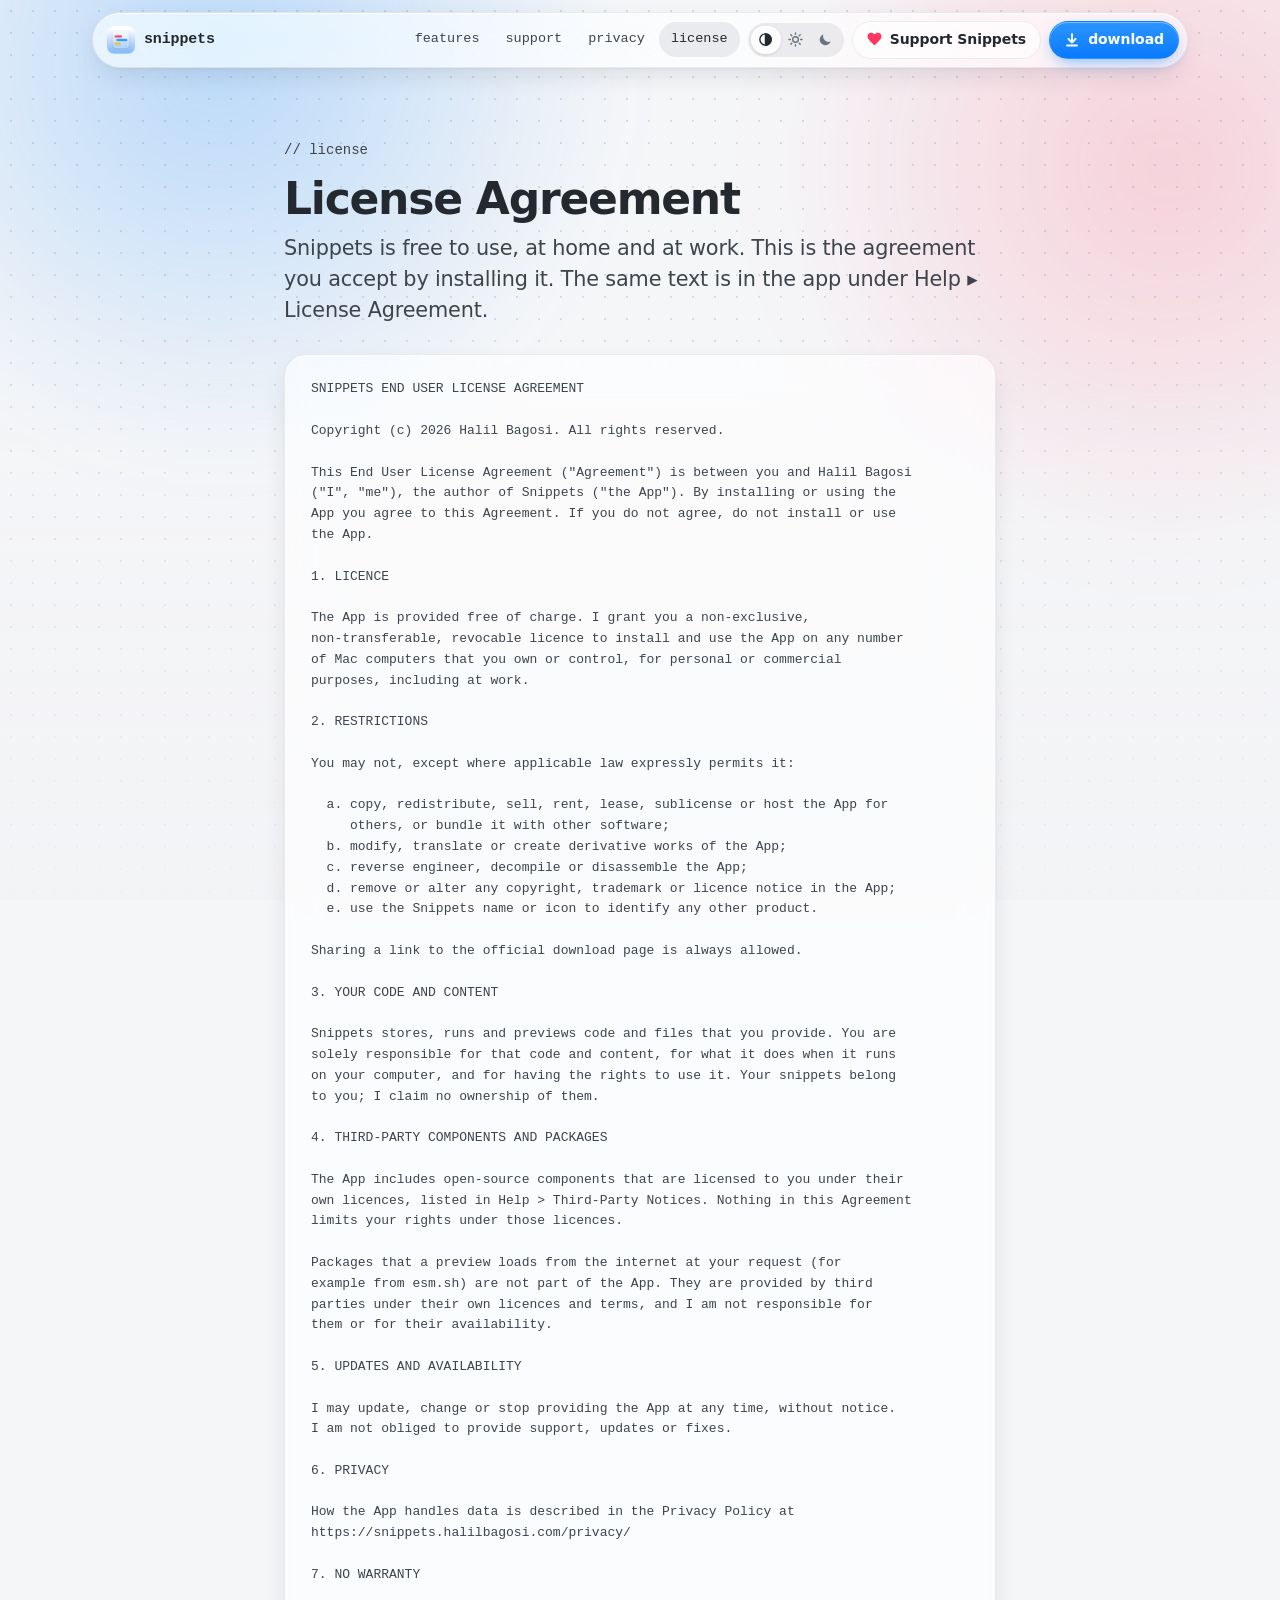
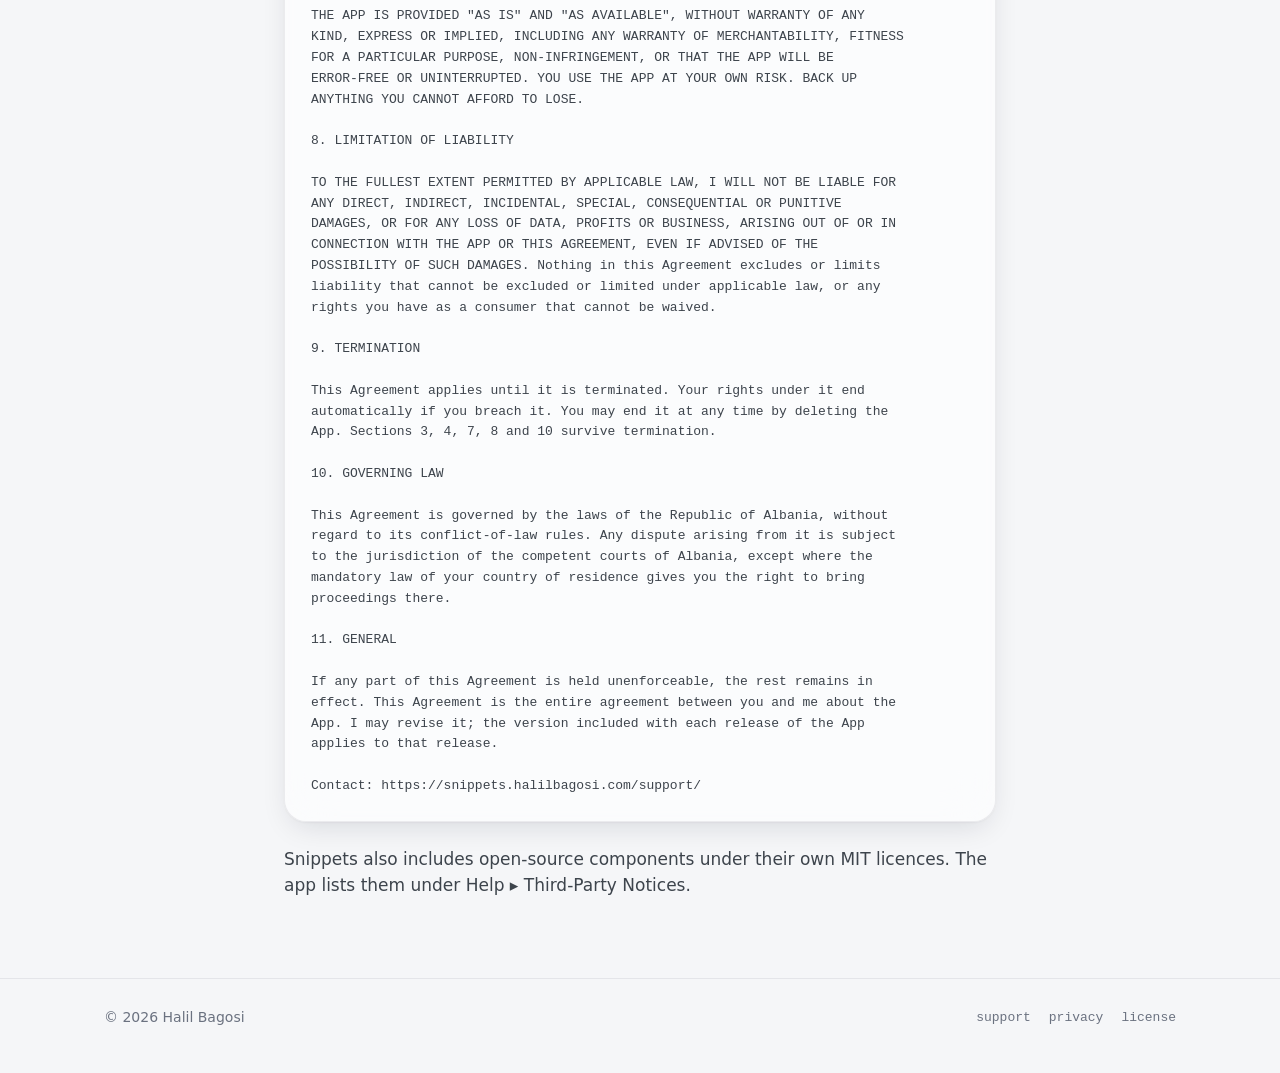
==== license/index.html @ 128940aa "Move the Snippets site to the root of snippets.halilbagosi.com The old /snippets/ pages now redirect" ====
<!doctype html>
<html lang="en">
<head>
  <meta charset="utf-8">
  <meta name="viewport" content="width=device-width, initial-scale=1, viewport-fit=cover">
  <title>License Agreement · Snippets</title>
  <meta name="description" content="The end user licence agreement for Snippets for macOS: free for personal and commercial use.">
  <meta name="theme-color" content="#f5f6f8" media="(prefers-color-scheme: light)">
  <meta name="theme-color" content="#0e1014" media="(prefers-color-scheme: dark)">
  <link rel="icon" href="../icon-light.png" media="(prefers-color-scheme: light)">
  <link rel="icon" href="../icon-dark.png" media="(prefers-color-scheme: dark)">
  <link rel="stylesheet" href="../style.css">
  <script>try{var t=localStorage.getItem("theme");if(t==="light"||t==="dark")document.documentElement.dataset.theme=t}catch(e){}</script>
  <script src="../site.js" defer></script>
</head>
<body>
  <div class="backdrop" aria-hidden="true">
    <div class="glow glow-a"></div>
    <div class="glow glow-b"></div>
  </div>

  <header class="nav glass">
    <a class="brand" href="../"><img class="theme-light" src="../icon-light.png" alt=""><img class="theme-dark" src="../icon-dark.png" alt="">snippets</a>
    <nav class="nav-links" aria-label="Site">
      <a href="../#features">features</a>
      <a href="../support/">support</a>
      <a href="../privacy/">privacy</a>
      <a href="../license/" aria-current="page">license</a>
    </nav>
    <div class="theme-toggle" role="group" aria-label="Appearance">
      <span class="thumb" aria-hidden="true"></span>
      <button type="button" data-choice="auto" aria-pressed="true" title="Match system"><svg viewBox="0 0 16 16" fill="none" stroke="currentColor" stroke-width="1.5"><circle cx="8" cy="8" r="6"/><path d="M8 2a6 6 0 0 1 0 12z" fill="currentColor"/></svg><span class="sr-only">Match system</span></button>
      <button type="button" data-choice="light" aria-pressed="false" title="Light"><svg viewBox="0 0 16 16" fill="none" stroke="currentColor" stroke-width="1.5" stroke-linecap="round"><circle cx="8" cy="8" r="3"/><path d="M8 1v1.5M8 13.5V15M1 8h1.5M13.5 8H15M3 3l1 1M12 12l1 1M3 13l1-1M12 4l1-1"/></svg><span class="sr-only">Light</span></button>
      <button type="button" data-choice="dark" aria-pressed="false" title="Dark"><svg viewBox="0 0 16 16" fill="currentColor"><path d="M13.5 10.2A6 6 0 0 1 5.8 2.5a6 6 0 1 0 7.7 7.7z"/></svg><span class="sr-only">Dark</span></button>
    </div>
    <a class="btn btn-glass btn-sponsor" href="https://github.com/sponsors/halilbagosi" target="_blank" rel="noopener"><svg viewBox="0 0 16 16" fill="currentColor" aria-hidden="true"><path d="M8 14.2 6.9 13.2C3 9.7.5 7.4.5 4.6.5 2.4 2.2.7 4.4.7c1.2 0 2.5.6 3.6 1.8C9.1 1.3 10.4.7 11.6.7c2.2 0 3.9 1.7 3.9 3.9 0 2.8-2.5 5.1-6.4 8.6z"/></svg><span>Support Snippets</span></a>
    <a class="btn btn-primary" href="../#download"><svg viewBox="0 0 16 16" fill="none" stroke="currentColor" stroke-width="1.8" stroke-linecap="round" stroke-linejoin="round"><path d="M8 2v8.5M4.5 7 8 10.5 11.5 7M3 13.5h10"/></svg><span>download</span></a>
  </header>

  <main class="doc">
    <div class="wrap wrap-narrow">
      <p class="eyebrow reveal">// license</p>
      <h1 class="headline reveal">License Agreement</h1>
      <p class="lede reveal">Snippets is free to use, at home and at work. This is the agreement you
      accept by installing it. The same text is in the app under Help ▸ License Agreement.</p>

      <div class="card glass reveal">
        <div class="legal">SNIPPETS END USER LICENSE AGREEMENT&#10;&#10;Copyright (c) 2026 Halil Bagosi. All rights reserved.&#10;&#10;This End User License Agreement (&quot;Agreement&quot;) is between you and Halil Bagosi&#10;(&quot;I&quot;, &quot;me&quot;), the author of Snippets (&quot;the App&quot;). By installing or using the&#10;App you agree to this Agreement. If you do not agree, do not install or use&#10;the App.&#10;&#10;1. LICENCE&#10;&#10;The App is provided free of charge. I grant you a non-exclusive,&#10;non-transferable, revocable licence to install and use the App on any number&#10;of Mac computers that you own or control, for personal or commercial&#10;purposes, including at work.&#10;&#10;2. RESTRICTIONS&#10;&#10;You may not, except where applicable law expressly permits it:&#10;&#10;  a. copy, redistribute, sell, rent, lease, sublicense or host the App for&#10;     others, or bundle it with other software;&#10;  b. modify, translate or create derivative works of the App;&#10;  c. reverse engineer, decompile or disassemble the App;&#10;  d. remove or alter any copyright, trademark or licence notice in the App;&#10;  e. use the Snippets name or icon to identify any other product.&#10;&#10;Sharing a link to the official download page is always allowed.&#10;&#10;3. YOUR CODE AND CONTENT&#10;&#10;Snippets stores, runs and previews code and files that you provide. You are&#10;solely responsible for that code and content, for what it does when it runs&#10;on your computer, and for having the rights to use it. Your snippets belong&#10;to you; I claim no ownership of them.&#10;&#10;4. THIRD-PARTY COMPONENTS AND PACKAGES&#10;&#10;The App includes open-source components that are licensed to you under their&#10;own licences, listed in Help &gt; Third-Party Notices. Nothing in this Agreement&#10;limits your rights under those licences.&#10;&#10;Packages that a preview loads from the internet at your request (for&#10;example from esm.sh) are not part of the App. They are provided by third&#10;parties under their own licences and terms, and I am not responsible for&#10;them or for their availability.&#10;&#10;5. UPDATES AND AVAILABILITY&#10;&#10;I may update, change or stop providing the App at any time, without notice.&#10;I am not obliged to provide support, updates or fixes.&#10;&#10;6. PRIVACY&#10;&#10;How the App handles data is described in the Privacy Policy at&#10;https://snippets.halilbagosi.com/privacy/&#10;&#10;7. NO WARRANTY&#10;&#10;THE APP IS PROVIDED &quot;AS IS&quot; AND &quot;AS AVAILABLE&quot;, WITHOUT WARRANTY OF ANY&#10;KIND, EXPRESS OR IMPLIED, INCLUDING ANY WARRANTY OF MERCHANTABILITY, FITNESS&#10;FOR A PARTICULAR PURPOSE, NON-INFRINGEMENT, OR THAT THE APP WILL BE&#10;ERROR-FREE OR UNINTERRUPTED. YOU USE THE APP AT YOUR OWN RISK. BACK UP&#10;ANYTHING YOU CANNOT AFFORD TO LOSE.&#10;&#10;8. LIMITATION OF LIABILITY&#10;&#10;TO THE FULLEST EXTENT PERMITTED BY APPLICABLE LAW, I WILL NOT BE LIABLE FOR&#10;ANY DIRECT, INDIRECT, INCIDENTAL, SPECIAL, CONSEQUENTIAL OR PUNITIVE&#10;DAMAGES, OR FOR ANY LOSS OF DATA, PROFITS OR BUSINESS, ARISING OUT OF OR IN&#10;CONNECTION WITH THE APP OR THIS AGREEMENT, EVEN IF ADVISED OF THE&#10;POSSIBILITY OF SUCH DAMAGES. Nothing in this Agreement excludes or limits&#10;liability that cannot be excluded or limited under applicable law, or any&#10;rights you have as a consumer that cannot be waived.&#10;&#10;9. TERMINATION&#10;&#10;This Agreement applies until it is terminated. Your rights under it end&#10;automatically if you breach it. You may end it at any time by deleting the&#10;App. Sections 3, 4, 7, 8 and 10 survive termination.&#10;&#10;10. GOVERNING LAW&#10;&#10;This Agreement is governed by the laws of the Republic of Albania, without&#10;regard to its conflict-of-law rules. Any dispute arising from it is subject&#10;to the jurisdiction of the competent courts of Albania, except where the&#10;mandatory law of your country of residence gives you the right to bring&#10;proceedings there.&#10;&#10;11. GENERAL&#10;&#10;If any part of this Agreement is held unenforceable, the rest remains in&#10;effect. This Agreement is the entire agreement between you and me about the&#10;App. I may revise it; the version included with each release of the App&#10;applies to that release.&#10;&#10;Contact: https://snippets.halilbagosi.com/support/</div>
      </div>

      <p class="reveal">Snippets also includes open-source components under their own MIT licences. The app
      lists them under Help ▸ Third-Party Notices.</p>
    </div>
  </main>

  <footer class="site-footer">
    <div class="wrap">
      <span>© 2026 Halil Bagosi</span>
      <nav aria-label="Footer">
        <a href="../support/">support</a>
        <a href="../privacy/">privacy</a>
        <a href="../license/">license</a>
      </nav>
    </div>
  </footer>
</body>
</html>
---- style.css ----
/* Snippets site — mirrors the app's design system
   (Sources/Snippets/DesignSystem, Services/Theme.swift): the canvas and dot
   grid, drifting colour glows, glass surfaces with a white hairline rim,
   `// section` monospace labels and lowercase `lang:` chips.

   Theme: follows the system unless the visitor picks one; site.js sets
   [data-theme] on <html> before first paint. */

/* ───────────── Tokens ───────────── */

:root {
  color-scheme: light;

  /* Theme.swift canvas / canvasDeep / text */
  --canvas: #f5f6f8;
  --canvas-deep: #f1f2f5;
  --text: #24292f;
  --text-2: #3d444c;
  --text-3: #6b7280;
  --accent: #0a84ff;
  --accent-ink: #0060df;
  --pink: #ff375f;
  --yellow: #ffbd3b;
  --purple: #a855f7;

  /* Glass (DSGlassModifier): material + white rim + soft drop shadow */
  --glass: rgba(255, 255, 255, 0.62);
  --glass-strong: rgba(255, 255, 255, 0.82);
  --glass-rim: rgba(255, 255, 255, 0.9);
  --glass-edge: rgba(15, 23, 42, 0.07);
  --glass-shadow: 0 1px 2px rgba(15, 23, 42, 0.04), 0 10px 30px -8px rgba(15, 23, 42, 0.14);
  --well: rgba(255, 255, 255, 0.55);
  --code-bg: #ffffff;

  --dot: rgba(15, 23, 42, 0.12);
  --glow-a: rgba(10, 132, 255, 0.26);
  --glow-b: rgba(255, 55, 95, 0.2);
  --glow-c: rgba(168, 85, 247, 0.2);
  --glow-d: rgba(255, 189, 59, 0.18);

  /* DSRadius */
  --r-sm: 8px;
  --r-md: 16px;
  --r-lg: 22px;
  --r-xl: 28px;

  --font: -apple-system, BlinkMacSystemFont, "SF Pro Text", "SF Pro Display", system-ui, sans-serif;
  --mono: ui-monospace, "SF Mono", SFMono-Regular, Menlo, monospace;

  /* DSMotion springs as CSS linear() curves (generated, settle ≈ duration). */
  --spring-reveal: linear(0, 0.0194, 0.0685, 0.1362, 0.2141, 0.2962, 0.3782, 0.4571, 0.531, 0.5988, 0.6599, 0.7143, 0.7619, 0.8033, 0.8388, 0.8691, 0.8946, 0.9159, 0.9336, 0.9482, 0.9601, 0.9697, 0.9774, 0.9834, 0.9882, 0.9919, 0.9948, 0.9969, 0.9985, 0.9996, 1.0004, 1.0009, 1.0013, 1.0014, 1.0015, 1.0015, 1.0015, 1.0014, 1.0012, 1.0011, 1);
  --spring-reveal-d: 460ms;
  --spring-page: linear(0, 0.0122, 0.0442, 0.09, 0.145, 0.2055, 0.2687, 0.3324, 0.3949, 0.4553, 0.5125, 0.5661, 0.6159, 0.6615, 0.7032, 0.7408, 0.7747, 0.8049, 0.8318, 0.8556, 0.8766, 0.8949, 0.9109, 0.9248, 0.9368, 0.9472, 0.9561, 0.9636, 0.9701, 0.9756, 0.9802, 0.984, 0.9873, 0.9899, 0.9922, 0.994, 0.9955, 0.9967, 0.9976, 0.9984, 1);
  --spring-page-d: 900ms;
  --spring-pop: linear(0, 0.023, 0.0791, 0.1537, 0.2368, 0.3217, 0.404, 0.4813, 0.5521, 0.6157, 0.6722, 0.7218, 0.7648, 0.8019, 0.8338, 0.8609, 0.8839, 0.9034, 0.9197, 0.9335, 0.9449, 0.9545, 0.9625, 0.9691, 0.9746, 0.9791, 0.9829, 0.986, 0.9885, 0.9906, 0.9923, 0.9937, 0.9949, 0.9958, 0.9966, 0.9972, 0.9977, 0.9982, 0.9985, 0.9988, 1);
  --spring-pop-d: 330ms;
  --ease-out: cubic-bezier(0.22, 1, 0.36, 1);
}

/* Dark: the app's own dark canvas. Applied by system preference unless the
   visitor chose light, or always when they chose dark. */
@media (prefers-color-scheme: dark) {
  :root:not([data-theme="light"]) {
    color-scheme: dark;
    --canvas: #0e1014;
    --canvas-deep: #090b0e;
    --text: #e6edf3;
    --text-2: #c2cad3;
    --text-3: #949ca6;
    --accent: #0a84ff;
    --accent-ink: #4aa3ff;
    --glass: rgba(28, 33, 40, 0.55);
    --glass-strong: rgba(24, 28, 34, 0.78);
    --glass-rim: rgba(255, 255, 255, 0.14);
    --glass-edge: rgba(255, 255, 255, 0.06);
    --glass-shadow: 0 1px 2px rgba(0, 0, 0, 0.3), 0 14px 40px -10px rgba(0, 0, 0, 0.55);
    --well: rgba(10, 12, 16, 0.6);
    --code-bg: #0a0b0d;
    --dot: rgba(255, 255, 255, 0.075);
    --glow-a: rgba(10, 132, 255, 0.2);
    --glow-b: rgba(255, 55, 95, 0.15);
    --glow-c: rgba(168, 85, 247, 0.17);
    --glow-d: rgba(255, 189, 59, 0.1);
  }
}
:root[data-theme="dark"] {
  color-scheme: dark;
  --canvas: #0e1014;
  --canvas-deep: #090b0e;
  --text: #e6edf3;
  --text-2: #c2cad3;
  --text-3: #949ca6;
  --accent: #0a84ff;
  --accent-ink: #4aa3ff;
  --glass: rgba(28, 33, 40, 0.55);
  --glass-strong: rgba(24, 28, 34, 0.78);
  --glass-rim: rgba(255, 255, 255, 0.14);
  --glass-edge: rgba(255, 255, 255, 0.06);
  --glass-shadow: 0 1px 2px rgba(0, 0, 0, 0.3), 0 14px 40px -10px rgba(0, 0, 0, 0.55);
  --well: rgba(10, 12, 16, 0.6);
  --code-bg: #0a0b0d;
  --dot: rgba(255, 255, 255, 0.075);
  --glow-a: rgba(10, 132, 255, 0.2);
  --glow-b: rgba(255, 55, 95, 0.15);
  --glow-c: rgba(168, 85, 247, 0.17);
  --glow-d: rgba(255, 189, 59, 0.1);
}

/* Light/dark media: an element marked .theme-light shows only in light,
   .theme-dark only in dark. Hidden <img loading=lazy> never downloads. */
@media (prefers-color-scheme: light) {
  :root:not([data-theme="dark"]) .theme-dark { display: none !important; }
}
@media (prefers-color-scheme: dark) {
  :root:not([data-theme="light"]) .theme-light { display: none !important; }
}
:root[data-theme="light"] .theme-dark { display: none !important; }
:root[data-theme="dark"] .theme-light { display: none !important; }

/* ───────────── Base ───────────── */

*, *::before, *::after { box-sizing: border-box; }

html {
  -webkit-text-size-adjust: 100%;
  scroll-behavior: smooth;
  scroll-padding-top: 96px;
}

body {
  margin: 0;
  min-height: 100vh;
  background: var(--canvas);
  color: var(--text);
  font-family: var(--font);
  font-size: 17px;
  line-height: 1.55;
  -webkit-font-smoothing: antialiased;
  overflow-x: hidden;
  transition: background-color 300ms var(--ease-out), color 300ms var(--ease-out);
}

a { color: var(--accent-ink); text-decoration: none; }
a:hover { text-decoration: underline; text-underline-offset: 3px; }

img, video { display: block; max-width: 100%; }

:focus-visible {
  outline: 2px solid var(--accent);
  outline-offset: 3px;
  border-radius: 6px;
}

.wrap {
  width: 100%;
  max-width: 1120px;
  margin: 0 auto;
  padding: 0 24px;
}
.wrap-narrow { max-width: 760px; }

.sr-only {
  position: absolute; width: 1px; height: 1px; overflow: hidden;
  clip: rect(0 0 0 0); white-space: nowrap;
}

/* ───────────── Backdrop: canvas, dot grid, drifting glows ───────────── */

.backdrop {
  position: fixed;
  inset: 0;
  z-index: -1;
  pointer-events: none;
  overflow: hidden;
}
.backdrop::before {          /* dot grid (DotGridBackground: 22pt, 1.4pt dots) */
  content: "";
  position: absolute;
  inset: 0;
  background-image: radial-gradient(circle at center, var(--dot) 0.8px, transparent 1.2px);
  background-size: 22px 22px;
  -webkit-mask-image: linear-gradient(to bottom, #000 0%, rgba(0, 0, 0, 0.85) 55%, rgba(0, 0, 0, 0.35) 100%);
          mask-image: linear-gradient(to bottom, #000 0%, rgba(0, 0, 0, 0.85) 55%, rgba(0, 0, 0, 0.35) 100%);
}
.backdrop::after {           /* canvas → canvasDeep fade */
  content: "";
  position: absolute;
  inset: 0;
  background: linear-gradient(to bottom, transparent 40%, var(--canvas-deep));
  opacity: 0.6;
}

.glow {
  position: absolute;
  width: 62vmax;
  height: 62vmax;
  border-radius: 50%;
  filter: blur(40px);
  will-change: transform;
  transition: background 300ms var(--ease-out);
}
.glow-a { background: radial-gradient(closest-side, var(--glow-a), transparent); top: -26vmax; left: -14vmax; animation: drift-a 64s ease-in-out infinite alternate; }
.glow-b { background: radial-gradient(closest-side, var(--glow-b), transparent); top: -18vmax; right: -22vmax; animation: drift-b 78s ease-in-out infinite alternate; }
.glow-c { background: radial-gradient(closest-side, var(--glow-c), transparent); top: 38vh; left: 18vw; animation: drift-c 92s ease-in-out infinite alternate; }
.glow-d { background: radial-gradient(closest-side, var(--glow-d), transparent); bottom: -30vmax; right: 0; animation: drift-d 70s ease-in-out infinite alternate; }

/* Slow, small drifts — the app's glows move at ~0.07 Hz; these are slower. */
@keyframes drift-a { to { transform: translate3d(14vw, 10vh, 0) scale(1.08); } }
@keyframes drift-b { to { transform: translate3d(-12vw, 14vh, 0) scale(0.94); } }
@keyframes drift-c { to { transform: translate3d(-16vw, -8vh, 0) scale(1.1); } }
@keyframes drift-d { to { transform: translate3d(-18vw, -12vh, 0) scale(1.05); } }

/* ───────────── Glass ───────────── */

.glass {
  background: var(--glass);
  -webkit-backdrop-filter: blur(24px) saturate(170%);
          backdrop-filter: blur(24px) saturate(170%);
  border: 1px solid var(--glass-edge);
  box-shadow: inset 0 1px 0 var(--glass-rim), var(--glass-shadow);
  border-radius: var(--r-lg);
}

/* ───────────── Navigation: floating glass capsule ───────────── */

.nav {
  position: sticky;
  top: 12px;
  z-index: 50;
  margin: 12px auto 0;
  width: calc(100% - 24px);
  max-width: 1096px;
  display: flex;
  align-items: center;
  gap: 8px;
  padding: 8px 8px 8px 14px;
  border-radius: 999px;
  transition: background-color 250ms var(--ease-out), box-shadow 250ms var(--ease-out);
}
.nav.is-scrolled { background: var(--glass-strong); }

.brand {
  display: flex;
  align-items: center;
  gap: 9px;
  color: var(--text);
  font-family: var(--mono);
  font-size: 15px;
  font-weight: 600;
  letter-spacing: -0.01em;
  margin-right: auto;
}
.brand:hover { text-decoration: none; }
.brand img { width: 28px; height: 28px; }

.nav-links { display: flex; gap: 2px; }
.nav-links a {
  font-family: var(--mono);
  font-size: 13.5px;
  color: var(--text-2);
  padding: 7px 12px;
  border-radius: 999px;
  transition: background-color 140ms ease-out, color 140ms ease-out;
}
.nav-links a:hover { text-decoration: none; background: var(--glass-edge); color: var(--text); }
.nav-links a[aria-current="page"] { color: var(--text); background: var(--glass-edge); }

/* Theme toggle: segmented auto / light / dark */
.theme-toggle {
  position: relative;
  display: flex;
  padding: 3px;
  border-radius: 999px;
  background: var(--glass-edge);
}
.theme-toggle button {
  position: relative;
  z-index: 1;
  display: grid;
  place-items: center;
  width: 30px;
  height: 28px;
  padding: 0;
  border: 0;
  border-radius: 999px;
  background: none;
  color: var(--text-3);
  cursor: pointer;
  transition: color 140ms ease-out, transform 100ms ease-out;
}
.theme-toggle button:active { transform: scale(0.9); }
.theme-toggle button[aria-pressed="true"] { color: var(--text); }
.theme-toggle svg { width: 15px; height: 15px; }
.theme-toggle .thumb {           /* slides between segments (popover spring) */
  position: absolute;
  top: 3px;
  left: 3px;
  width: 30px;
  height: 28px;
  border-radius: 999px;
  background: var(--glass-strong);
  box-shadow: inset 0 1px 0 var(--glass-rim), 0 1px 3px rgba(0, 0, 0, 0.12);
  transition: transform var(--spring-pop-d) var(--spring-pop);
}

/* ───────────── Buttons ───────────── */

.btn {
  display: inline-flex;
  align-items: center;
  justify-content: center;
  gap: 8px;
  font-family: var(--font);
  font-weight: 600;
  font-size: 15px;
  letter-spacing: -0.005em;
  padding: 9px 16px;
  border-radius: 999px;
  border: 1px solid transparent;
  cursor: pointer;
  white-space: nowrap;
  transition: transform 110ms ease-out, filter 140ms ease-out, box-shadow 140ms ease-out, background-color 140ms ease-out;
}
.btn:hover { text-decoration: none; }
.btn:active { transform: scale(0.97); }   /* feedback on press, not release */
.btn svg { width: 16px; height: 16px; flex: none; }

.btn-primary {
  color: #fff;
  background: linear-gradient(180deg, #2b95ff, #0a7aff);
  box-shadow: inset 0 1px 0 rgba(255, 255, 255, 0.35), 0 6px 18px -6px rgba(10, 132, 255, 0.65);
}
.btn-primary:hover { filter: brightness(1.07); box-shadow: inset 0 1px 0 rgba(255, 255, 255, 0.35), 0 10px 26px -6px rgba(10, 132, 255, 0.7); }

.btn-glass {
  color: var(--text);
  background: var(--glass);
  border-color: var(--glass-edge);
  box-shadow: inset 0 1px 0 var(--glass-rim);
}
.btn-glass:hover { background: var(--glass-strong); }

.btn-lg { font-size: 17px; padding: 14px 26px; }
.btn-lg svg { width: 19px; height: 19px; }

.nav .btn { padding: 7px 14px; font-size: 14px; }

/* Support Snippets: glass, with the icon's pink heart. */
.btn-sponsor svg { color: var(--pink); width: 15px; height: 15px; transition: transform 200ms var(--ease-out); }
.btn-sponsor:hover svg { transform: scale(1.15); }

/* ───────────── Type ───────────── */

.eyebrow,
.section-label {
  font-family: var(--mono);
  font-size: 14px;
  color: var(--text-3);
  letter-spacing: 0;
}
.section-label {             /* the app's "// preview ───────" row */
  display: flex;
  align-items: center;
  gap: 12px;
  margin-bottom: 18px;
}
.section-label::after {
  content: "";
  flex: 1;
  height: 1px;
  background: var(--glass-edge);
}

h1, h2, h3 {
  color: var(--text);
  font-weight: 700;
  margin: 0;
  text-wrap: balance;
}
.display {
  font-size: clamp(2.6rem, 6.4vw, 4.6rem);
  line-height: 1.02;
  letter-spacing: -0.035em;
}
.headline {
  font-size: clamp(1.9rem, 4vw, 2.75rem);
  line-height: 1.08;
  letter-spacing: -0.028em;
}
h3 { font-size: 19px; line-height: 1.3; letter-spacing: -0.012em; }

.lede {
  font-size: clamp(1.1rem, 1.8vw, 1.3rem);
  line-height: 1.5;
  color: var(--text-2);
  letter-spacing: -0.008em;
  text-wrap: pretty;
}
.muted { color: var(--text-3); }

code, kbd {
  font-family: var(--mono);
  font-size: 0.86em;
  background: var(--glass-edge);
  padding: 1px 6px;
  border-radius: 6px;
}

/* ───────────── Chips (lang:swift etc.) ───────────── */

.chip {
  --c: var(--accent);
  display: inline-flex;
  align-items: center;
  gap: 6px;
  font-family: var(--mono);
  font-size: 13.5px;
  font-weight: 600;
  padding: 5px 11px;
  border-radius: 9px;
  color: var(--c);
  background: color-mix(in srgb, var(--c) 12%, transparent);
  border: 1px solid color-mix(in srgb, var(--c) 38%, transparent);
  white-space: nowrap;
}
.chip-row {
  display: flex;
  flex-wrap: wrap;
  justify-content: center;
  gap: 8px;
}

/* ───────────── Reveal on scroll ───────────── */
/* "Materialize, don't just fade": opacity, blur and scale arrive together on
   the app's reveal spring. Stagger 20 ms per item, capped at 120 ms
   (DSMotion.staggerStep / staggerCap). site.js adds .is-in. */

.js .reveal {
  opacity: 0;
  transform: translate3d(0, 18px, 0) scale(0.985);
  filter: blur(6px);
}
.js .reveal.is-in {
  opacity: 1;
  transform: none;
  filter: none;
  transition:
    opacity 360ms var(--ease-out),
    filter 360ms var(--ease-out),
    transform var(--spring-reveal-d) var(--spring-reveal);
  transition-delay: calc(min(var(--i, 0) * 20ms, 120ms));
}

/* ───────────── Footer ───────────── */

.site-footer {
  margin-top: 80px;
  padding: 28px 0 44px;
  border-top: 1px solid var(--glass-edge);
  color: var(--text-3);
  font-size: 14px;
}
.site-footer .wrap {
  display: flex;
  gap: 16px;
  justify-content: space-between;
  align-items: center;
  flex-wrap: wrap;
}
.site-footer nav { display: flex; gap: 18px; font-family: var(--mono); font-size: 13px; }
.site-footer a { color: var(--text-3); }
.site-footer a:hover { color: var(--text); }

/* ───────────── Document pages (support / privacy / license) ───────────── */

.doc { padding: 72px 0 0; }
.doc h1 { margin-bottom: 10px; }
.doc .lede { margin: 0 0 28px; }
.doc h2 {
  font-size: 22px;
  letter-spacing: -0.018em;
  margin: 44px 0 10px;
}
.doc p, .doc ul { margin: 0 0 14px; color: var(--text-2); }
.doc strong { color: var(--text); }
.doc ul { padding-left: 22px; }
.doc li { margin-bottom: 7px; }
.doc li::marker { color: var(--text-3); }
.meta { font-family: var(--mono); font-size: 13.5px; color: var(--text-3); margin-bottom: 28px; }

.card { padding: 24px 26px; margin: 24px 0; }
.card > :last-child { margin-bottom: 0; }
.card-accent { box-shadow: inset 3px 0 0 var(--accent), inset 0 1px 0 var(--glass-rim), var(--glass-shadow); }

.contact { display: flex; align-items: center; gap: 18px; flex-wrap: wrap; }
.contact p { margin: 0; font-family: var(--mono); font-size: 14.5px; }

/* FAQ disclosure: height animates with the page spring where supported. */
.faq { margin-top: 8px; }
.faq details {
  border-bottom: 1px solid var(--glass-edge);
  interpolate-size: allow-keywords;
}
.faq details::details-content {
  height: 0;
  overflow: clip;
  opacity: 0;
  transition: height var(--spring-reveal-d) var(--spring-reveal), opacity 240ms var(--ease-out), content-visibility var(--spring-reveal-d) allow-discrete;
}
.faq details[open]::details-content { height: auto; opacity: 1; }
.faq summary {
  display: flex;
  align-items: center;
  justify-content: space-between;
  gap: 16px;
  padding: 18px 2px;
  cursor: pointer;
  font-weight: 600;
  letter-spacing: -0.01em;
  list-style: none;
}
.faq summary::-webkit-details-marker { display: none; }
.faq summary::after {
  content: "";
  flex: none;
  width: 9px;
  height: 9px;
  border-right: 2px solid var(--text-3);
  border-bottom: 2px solid var(--text-3);
  transform: translateY(-3px) rotate(45deg);
  transition: transform var(--spring-pop-d) var(--spring-pop);
}
.faq details[open] summary::after { transform: translateY(2px) rotate(225deg); }
.faq details > :not(summary) { margin: 0 2px 16px; }

.legal {
  white-space: pre-wrap;
  font-family: var(--mono);
  font-size: 13px;
  line-height: 1.6;
  color: var(--text-2);
  overflow-wrap: anywhere;
}

/* ───────────── Responsive ───────────── */

@media (max-width: 760px) {
  .nav-links { display: none; }
  .wrap { padding: 0 18px; }
  .doc { padding-top: 48px; }
}
@media (max-width: 980px) {
  .nav .btn-sponsor span { display: none; }
  .nav .btn-sponsor { padding: 7px 10px; }
}
@media (max-width: 420px) {
  .nav .btn span { display: none; }
  .nav .btn { padding: 7px 10px; }
}

/* ───────────── Accessibility preferences ───────────── */

@media (prefers-reduced-motion: reduce) {
  html { scroll-behavior: auto; }
  .glow { animation: none; }
  .js .reveal { transform: none; filter: none; }
  .js .reveal.is-in { transition: opacity 200ms ease; transition-delay: 0ms; }
  .theme-toggle .thumb, .faq summary::after { transition-duration: 1ms; }
  .faq details::details-content { transition: none; }
  .btn:active { transform: none; }
}

@media (prefers-reduced-transparency: reduce) {
  .glass, .nav { -webkit-backdrop-filter: none; backdrop-filter: none; background: var(--canvas); }
  .glow { display: none; }
}

@media (prefers-contrast: more) {
  :root { --glass-edge: color-mix(in srgb, var(--text) 45%, transparent); --text-3: var(--text-2); }
  .glass { background: var(--canvas); }
}
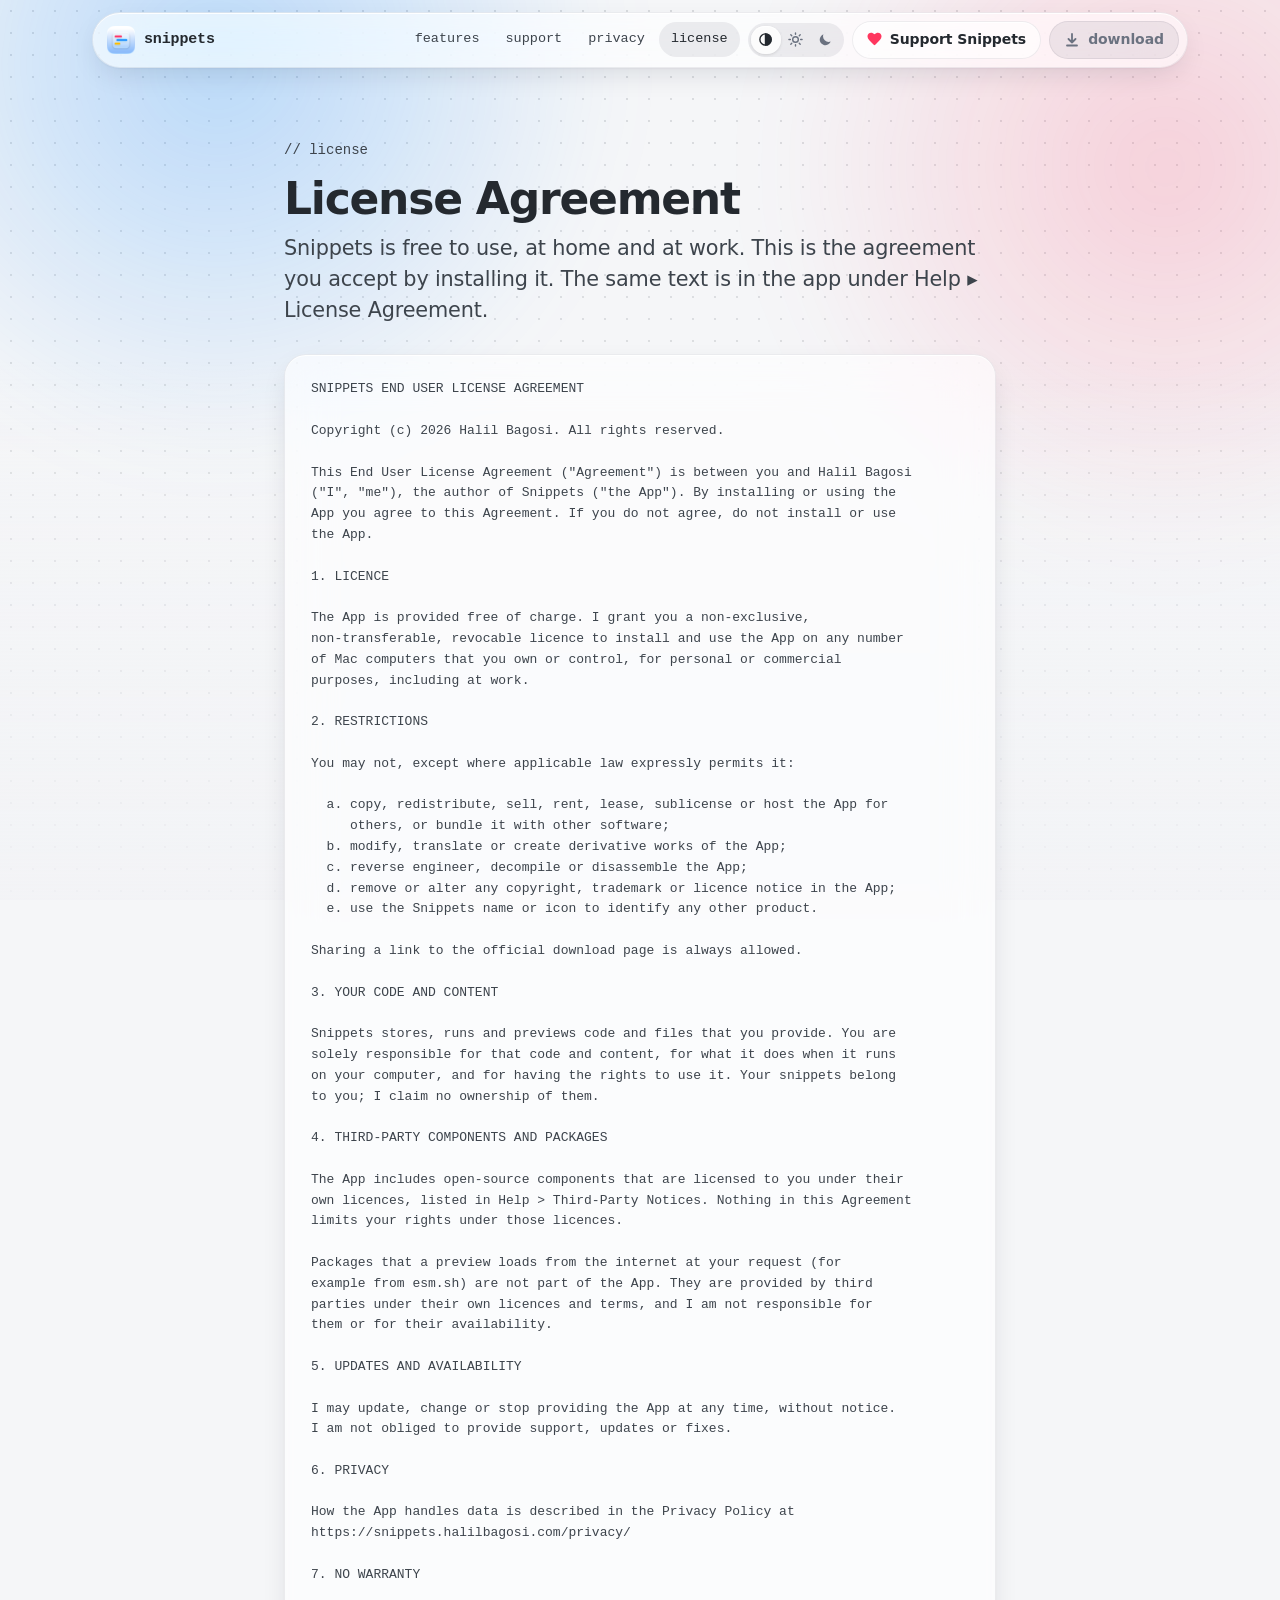
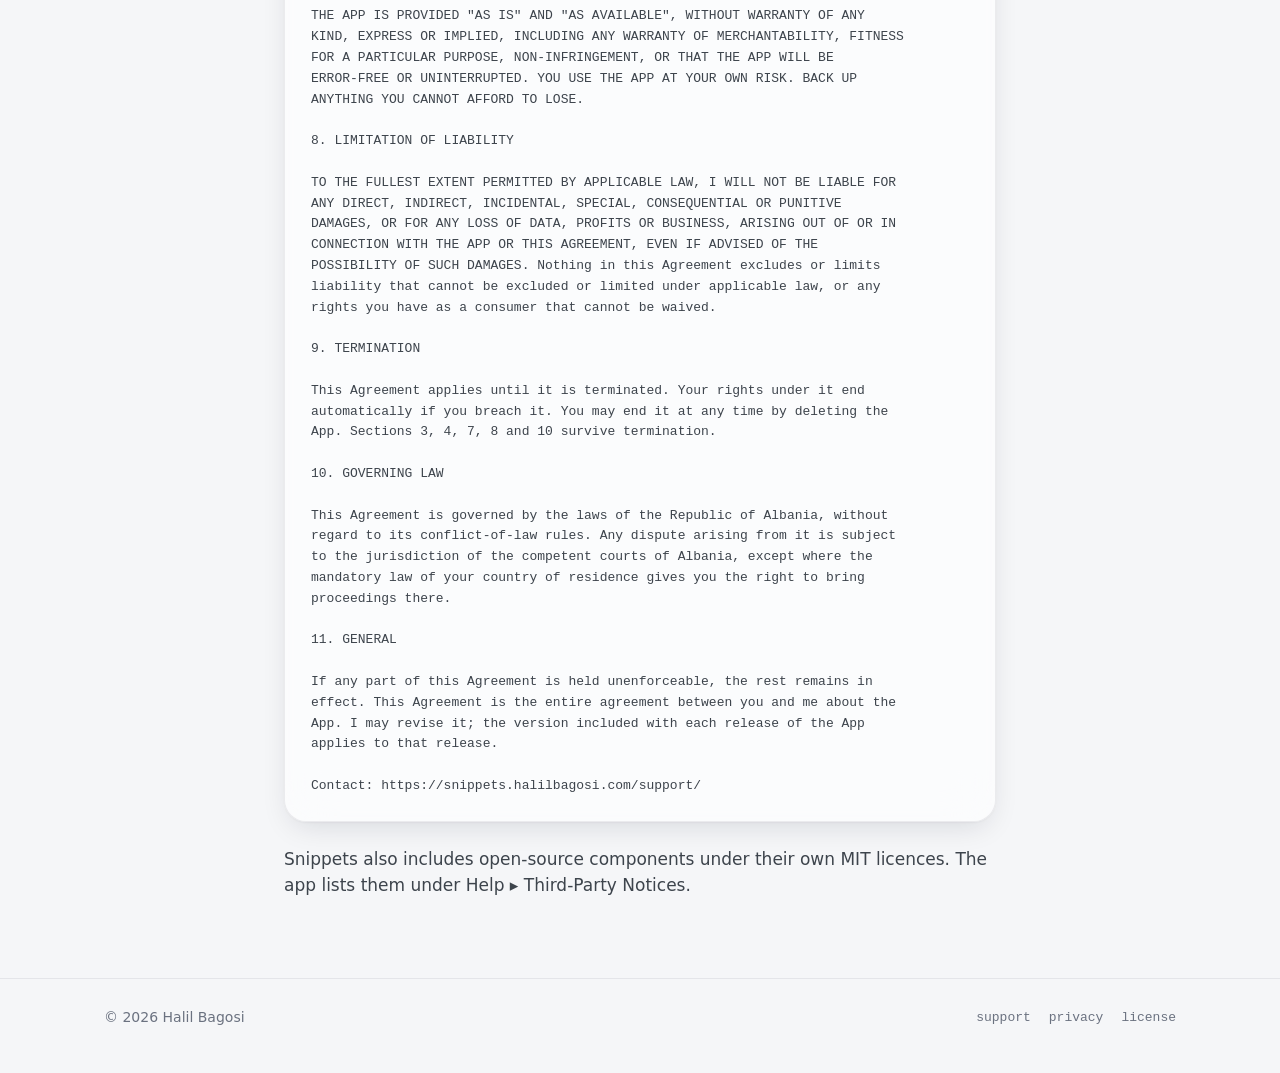
==== commit 65709eba: "Grey out the nav download button too Co-Authored-By: Claude Opus 5.5 <noreply@anthropic.com>" ====
--- a/license/index.html
+++ b/license/index.html
@@ -34,7 +34,7 @@
       <button type="button" data-choice="dark" aria-pressed="false" title="Dark"><svg viewBox="0 0 16 16" fill="currentColor"><path d="M13.5 10.2A6 6 0 0 1 5.8 2.5a6 6 0 1 0 7.7 7.7z"/></svg><span class="sr-only">Dark</span></button>
     </div>
     <a class="btn btn-glass btn-sponsor" href="https://github.com/sponsors/halilbagosi" target="_blank" rel="noopener"><svg viewBox="0 0 16 16" fill="currentColor" aria-hidden="true"><path d="M8 14.2 6.9 13.2C3 9.7.5 7.4.5 4.6.5 2.4 2.2.7 4.4.7c1.2 0 2.5.6 3.6 1.8C9.1 1.3 10.4.7 11.6.7c2.2 0 3.9 1.7 3.9 3.9 0 2.8-2.5 5.1-6.4 8.6z"/></svg><span>Support Snippets</span></a>
-    <a class="btn btn-primary" href="../#download"><svg viewBox="0 0 16 16" fill="none" stroke="currentColor" stroke-width="1.8" stroke-linecap="round" stroke-linejoin="round"><path d="M8 2v8.5M4.5 7 8 10.5 11.5 7M3 13.5h10"/></svg><span>download</span></a>
+    <span class="btn btn-primary is-disabled" role="link" aria-disabled="true" title="Snippets will be available to download later this year"><svg viewBox="0 0 16 16" fill="none" stroke="currentColor" stroke-width="1.8" stroke-linecap="round" stroke-linejoin="round"><path d="M8 2v8.5M4.5 7 8 10.5 11.5 7M3 13.5h10"/></svg><span>download</span></span>
   </header>
 
   <main class="doc">
--- a/style.css
+++ b/style.css
@@ -341,6 +341,24 @@
 .btn-glass:hover { background: var(--glass-strong); }
 
 .btn-lg { font-size: 17px; padding: 14px 26px; }
+
+/* A button for something not available yet: greyed, not clickable. */
+.btn.is-disabled,
+.btn.is-disabled:hover {
+  color: var(--text-3);
+  background: var(--glass-edge);
+  border-color: var(--glass-edge);
+  box-shadow: none;
+  filter: none;
+  cursor: not-allowed;
+}
+.btn.is-disabled:active { transform: none; }
+
+.soon {
+  margin: 16px 0 0;
+  font-size: 15px;
+  color: var(--text-2);
+}
 .btn-lg svg { width: 19px; height: 19px; }
 
 .nav .btn { padding: 7px 14px; font-size: 14px; }
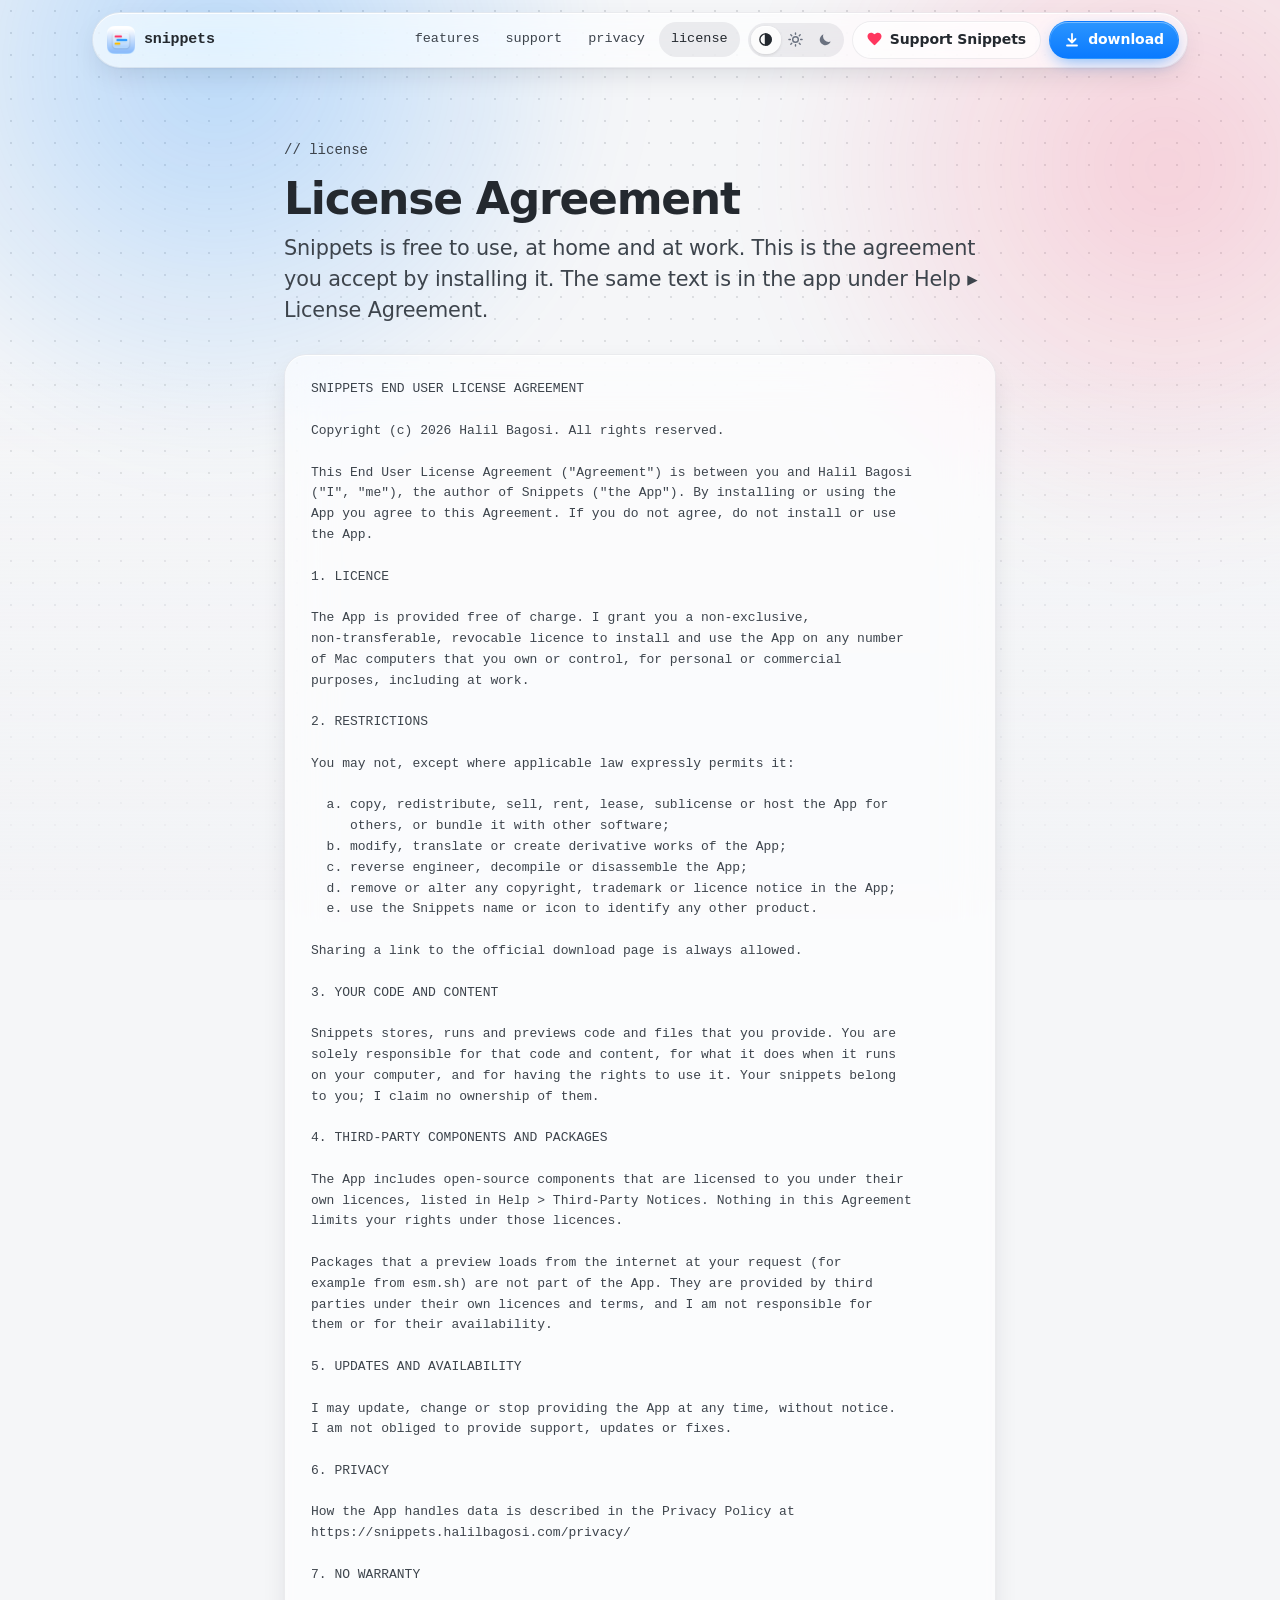
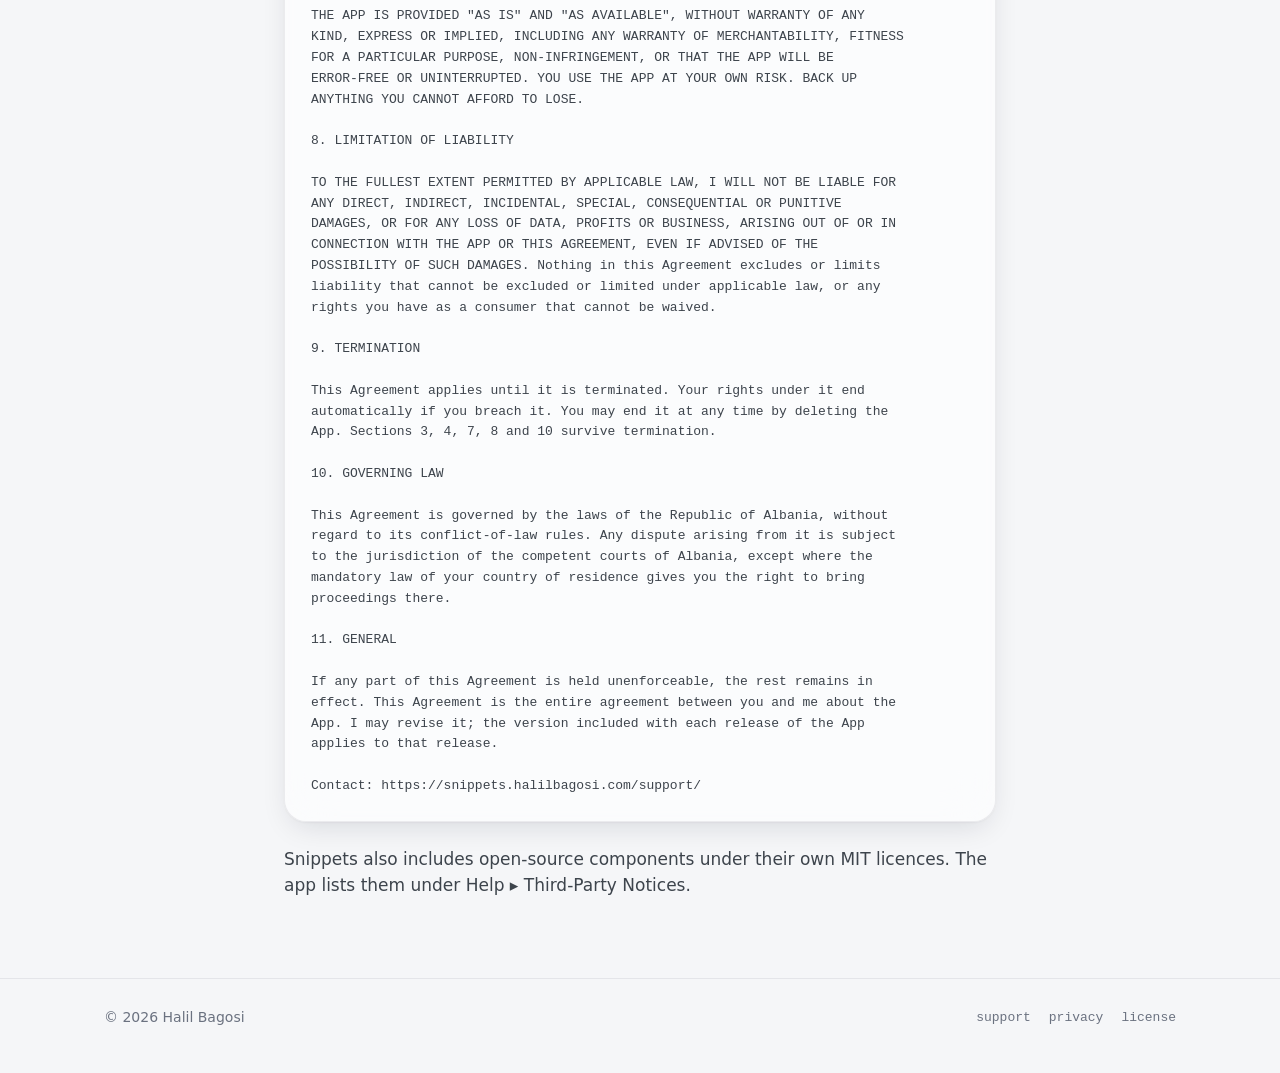
==== commit 5f7d07fb: "Turn on the download buttons: Snippets 1.0 is available now Co-Authored-By: Claude Opus 5.5 <noreply" ====
--- a/license/index.html
+++ b/license/index.html
@@ -9,9 +9,9 @@
   <meta name="theme-color" content="#0e1014" media="(prefers-color-scheme: dark)">
   <link rel="icon" href="../icon-light.png" media="(prefers-color-scheme: light)">
   <link rel="icon" href="../icon-dark.png" media="(prefers-color-scheme: dark)">
-  <link rel="stylesheet" href="../style.css">
+  <link rel="stylesheet" href="../style.css?v=c29a882989">
   <script>try{var t=localStorage.getItem("theme");if(t==="light"||t==="dark")document.documentElement.dataset.theme=t}catch(e){}</script>
-  <script src="../site.js" defer></script>
+  <script src="../site.js?v=81d6216245" defer></script>
 </head>
 <body>
   <div class="backdrop" aria-hidden="true">
@@ -34,7 +34,7 @@
       <button type="button" data-choice="dark" aria-pressed="false" title="Dark"><svg viewBox="0 0 16 16" fill="currentColor"><path d="M13.5 10.2A6 6 0 0 1 5.8 2.5a6 6 0 1 0 7.7 7.7z"/></svg><span class="sr-only">Dark</span></button>
     </div>
     <a class="btn btn-glass btn-sponsor" href="https://github.com/sponsors/halilbagosi" target="_blank" rel="noopener"><svg viewBox="0 0 16 16" fill="currentColor" aria-hidden="true"><path d="M8 14.2 6.9 13.2C3 9.7.5 7.4.5 4.6.5 2.4 2.2.7 4.4.7c1.2 0 2.5.6 3.6 1.8C9.1 1.3 10.4.7 11.6.7c2.2 0 3.9 1.7 3.9 3.9 0 2.8-2.5 5.1-6.4 8.6z"/></svg><span>Support Snippets</span></a>
-    <span class="btn btn-primary is-disabled" role="link" aria-disabled="true" title="Snippets will be available to download later this year"><svg viewBox="0 0 16 16" fill="none" stroke="currentColor" stroke-width="1.8" stroke-linecap="round" stroke-linejoin="round"><path d="M8 2v8.5M4.5 7 8 10.5 11.5 7M3 13.5h10"/></svg><span>download</span></span>
+    <a class="btn btn-primary" href="https://github.com/halilbagosi/halilbagosi.github.io/releases/latest/download/Snippets.dmg"><svg viewBox="0 0 16 16" fill="none" stroke="currentColor" stroke-width="1.8" stroke-linecap="round" stroke-linejoin="round"><path d="M8 2v8.5M4.5 7 8 10.5 11.5 7M3 13.5h10"/></svg><span>download</span></a>
   </header>
 
   <main class="doc">
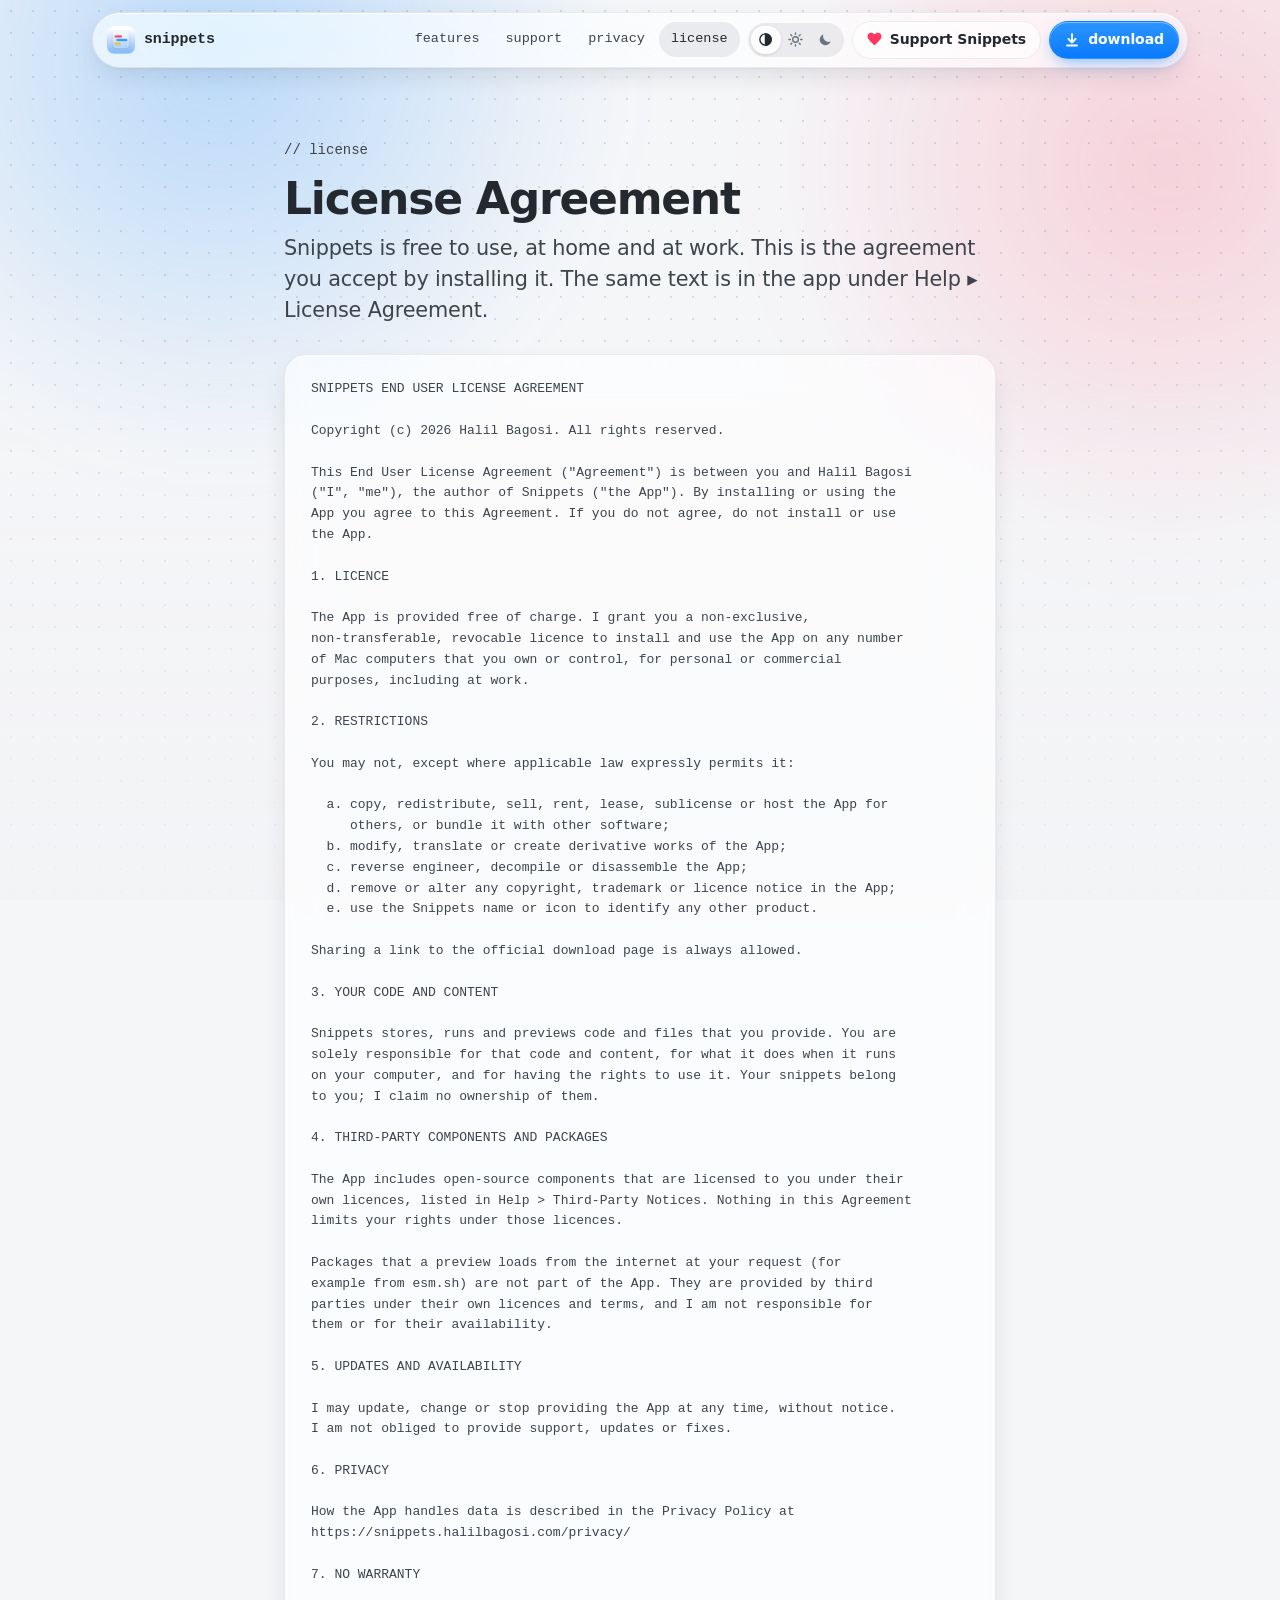
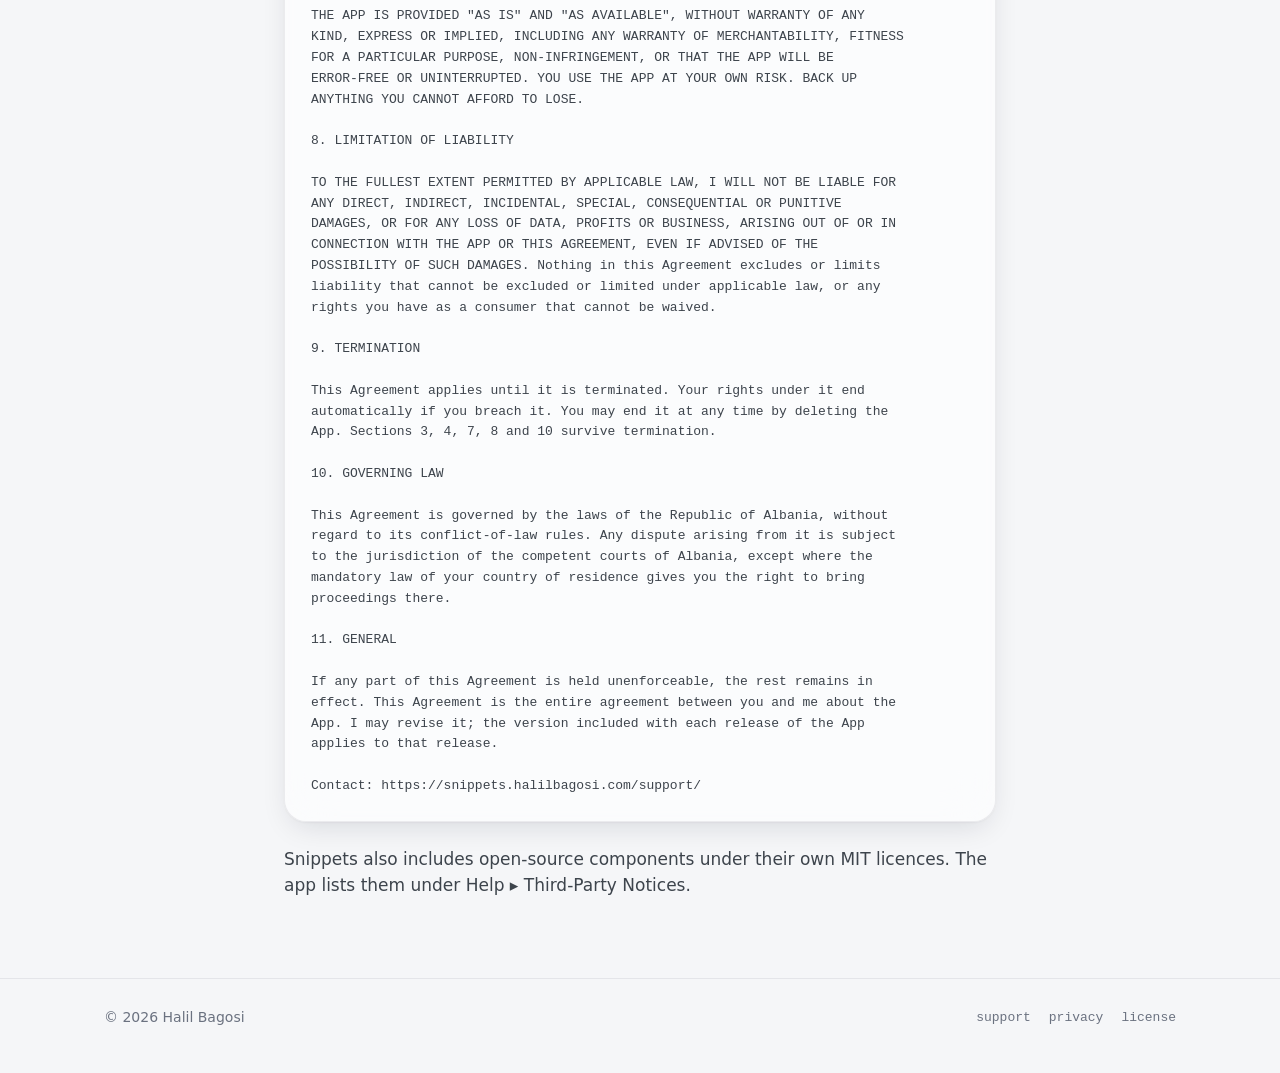
==== commit 19c9989d: "Point the download buttons at the renamed snippetsPage repo Co-Authored-By: Claude Opus 5.5 <noreply" ====
--- a/license/index.html
+++ b/license/index.html
@@ -34,7 +34,7 @@
       <button type="button" data-choice="dark" aria-pressed="false" title="Dark"><svg viewBox="0 0 16 16" fill="currentColor"><path d="M13.5 10.2A6 6 0 0 1 5.8 2.5a6 6 0 1 0 7.7 7.7z"/></svg><span class="sr-only">Dark</span></button>
     </div>
     <a class="btn btn-glass btn-sponsor" href="https://github.com/sponsors/halilbagosi" target="_blank" rel="noopener"><svg viewBox="0 0 16 16" fill="currentColor" aria-hidden="true"><path d="M8 14.2 6.9 13.2C3 9.7.5 7.4.5 4.6.5 2.4 2.2.7 4.4.7c1.2 0 2.5.6 3.6 1.8C9.1 1.3 10.4.7 11.6.7c2.2 0 3.9 1.7 3.9 3.9 0 2.8-2.5 5.1-6.4 8.6z"/></svg><span>Support Snippets</span></a>
-    <a class="btn btn-primary" href="https://github.com/halilbagosi/halilbagosi.github.io/releases/latest/download/Snippets.dmg"><svg viewBox="0 0 16 16" fill="none" stroke="currentColor" stroke-width="1.8" stroke-linecap="round" stroke-linejoin="round"><path d="M8 2v8.5M4.5 7 8 10.5 11.5 7M3 13.5h10"/></svg><span>download</span></a>
+    <a class="btn btn-primary" href="https://github.com/halilbagosi/snippetsPage/releases/latest/download/Snippets.dmg"><svg viewBox="0 0 16 16" fill="none" stroke="currentColor" stroke-width="1.8" stroke-linecap="round" stroke-linejoin="round"><path d="M8 2v8.5M4.5 7 8 10.5 11.5 7M3 13.5h10"/></svg><span>download</span></a>
   </header>
 
   <main class="doc">
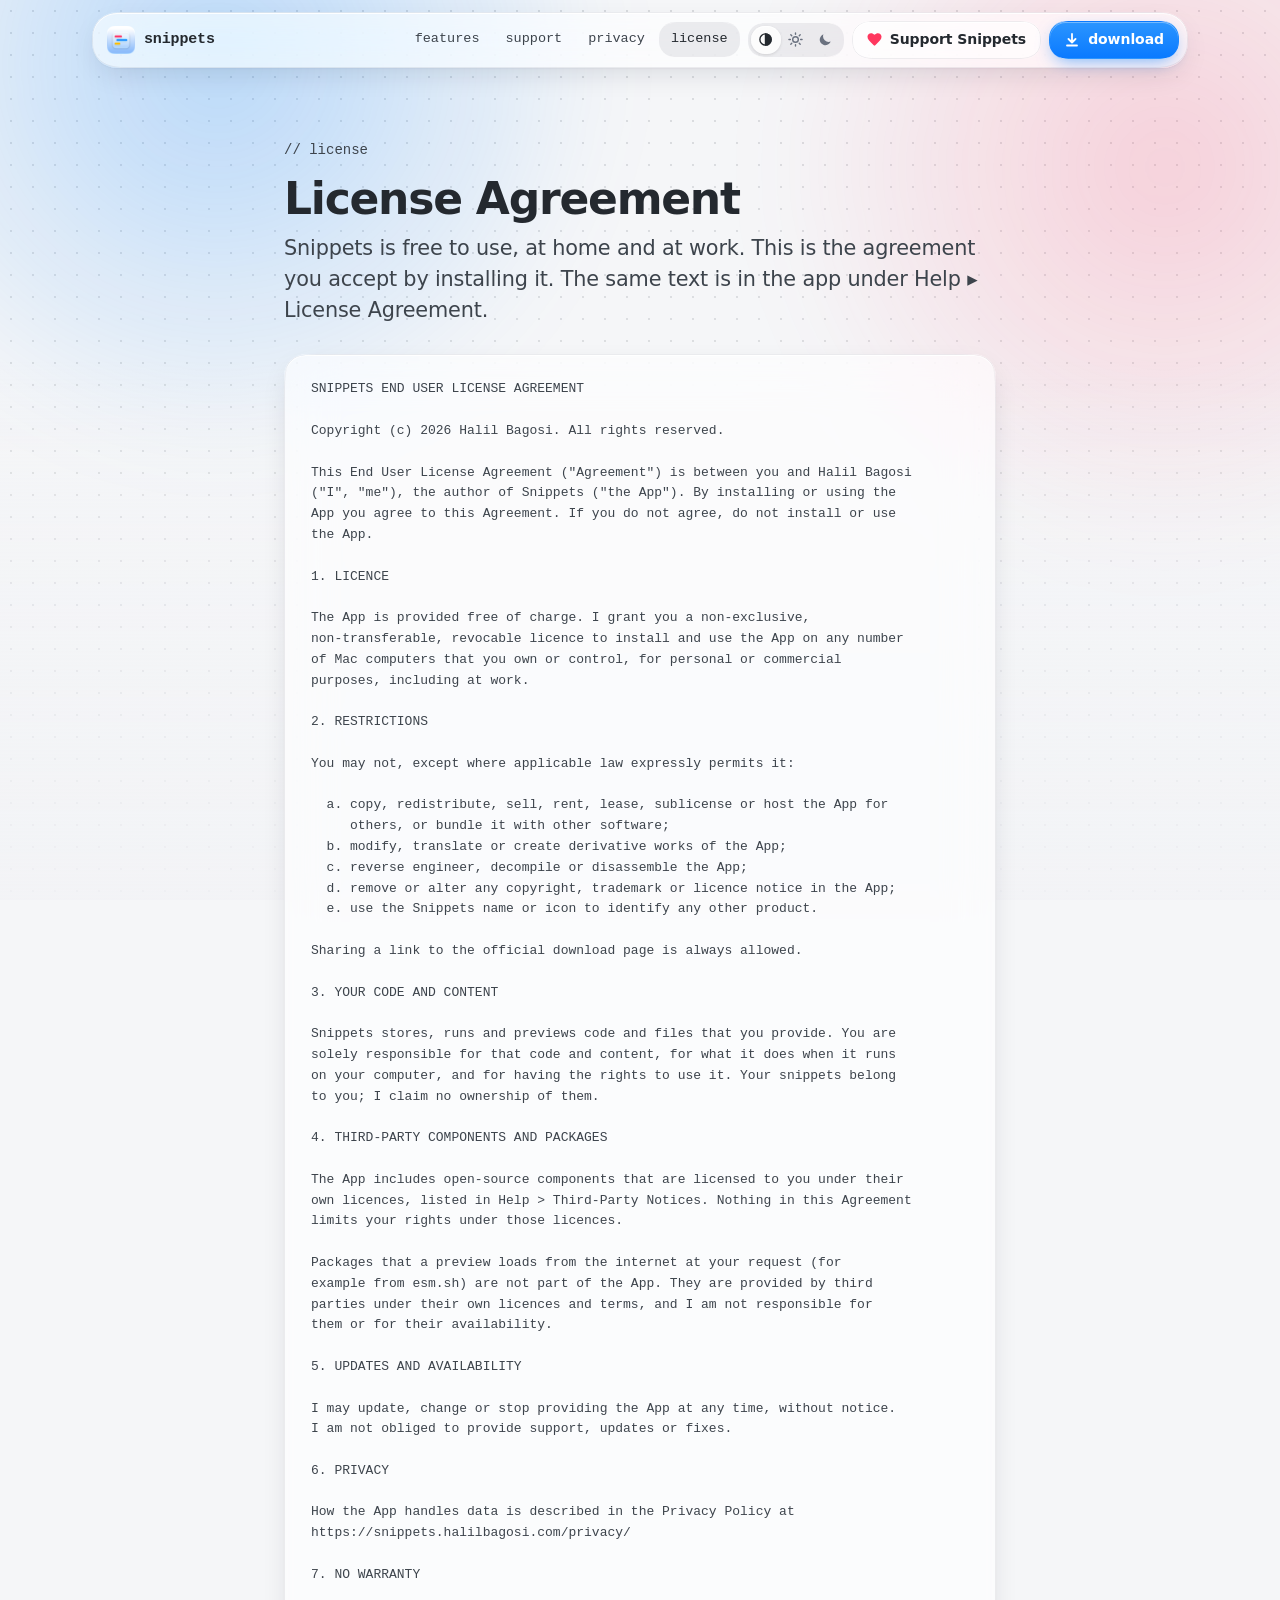
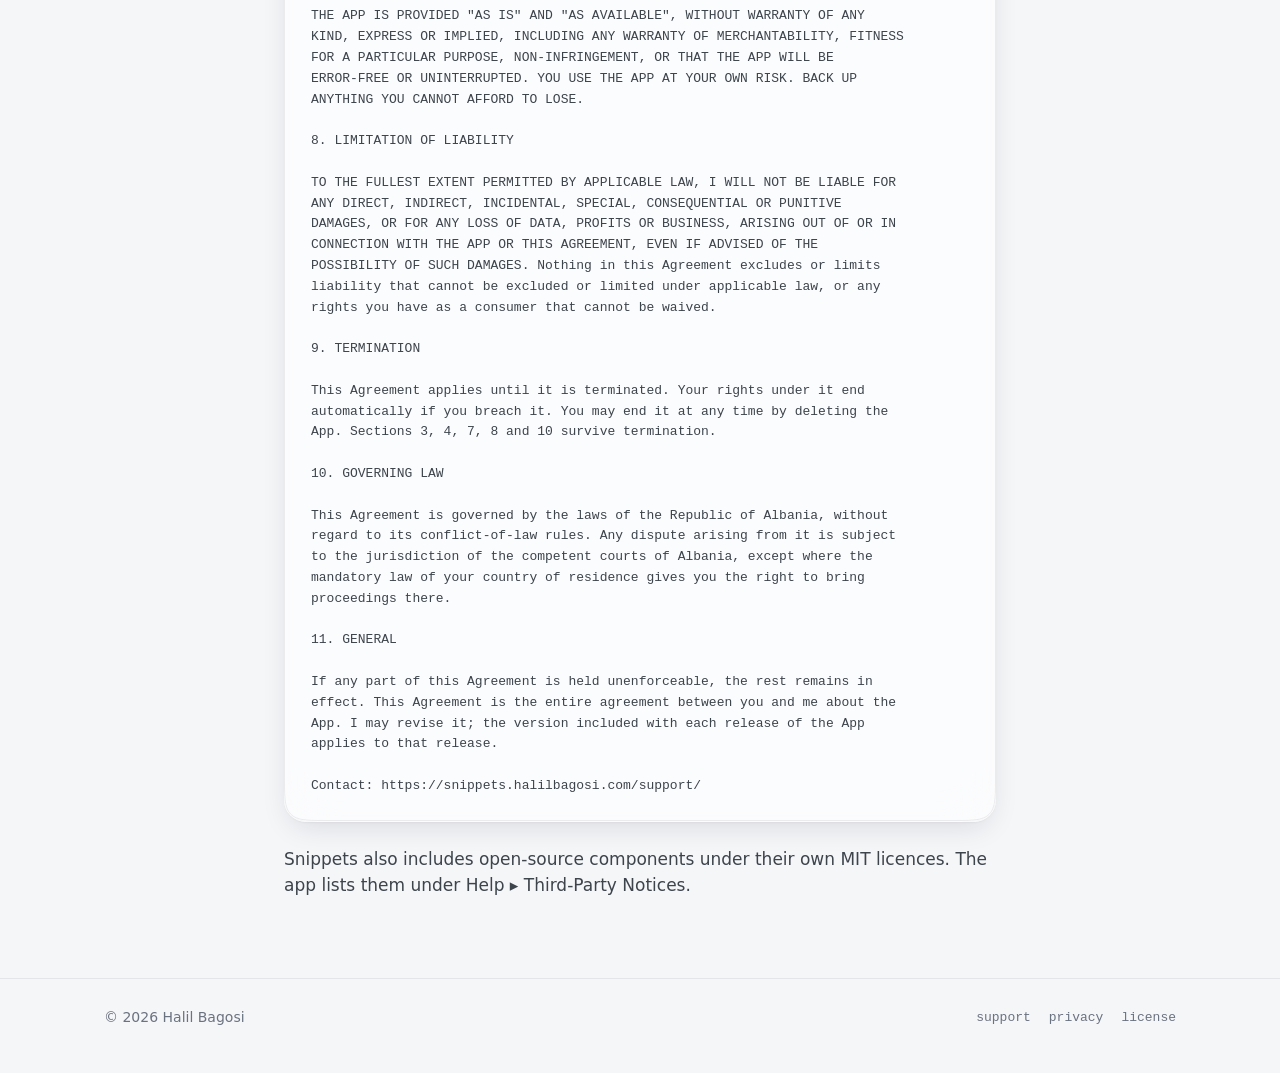
==== commit f644bb83: "Polish: continuous corners, plainer steps and cards, mobile and privacy fixes Co-Authored-By: Claude" ====
--- a/license/index.html
+++ b/license/index.html
@@ -9,9 +9,9 @@
   <meta name="theme-color" content="#0e1014" media="(prefers-color-scheme: dark)">
   <link rel="icon" href="../icon-light.png" media="(prefers-color-scheme: light)">
   <link rel="icon" href="../icon-dark.png" media="(prefers-color-scheme: dark)">
-  <link rel="stylesheet" href="../style.css?v=c29a882989">
+  <link rel="stylesheet" href="../style.css?v=65eaf3421a">
   <script>try{var t=localStorage.getItem("theme");if(t==="light"||t==="dark")document.documentElement.dataset.theme=t}catch(e){}</script>
-  <script src="../site.js?v=81d6216245" defer></script>
+  <script src="../site.js?v=a64ae8da4f" defer></script>
 </head>
 <body>
   <div class="backdrop" aria-hidden="true">
@@ -33,7 +33,7 @@
       <button type="button" data-choice="light" aria-pressed="false" title="Light"><svg viewBox="0 0 16 16" fill="none" stroke="currentColor" stroke-width="1.5" stroke-linecap="round"><circle cx="8" cy="8" r="3"/><path d="M8 1v1.5M8 13.5V15M1 8h1.5M13.5 8H15M3 3l1 1M12 12l1 1M3 13l1-1M12 4l1-1"/></svg><span class="sr-only">Light</span></button>
       <button type="button" data-choice="dark" aria-pressed="false" title="Dark"><svg viewBox="0 0 16 16" fill="currentColor"><path d="M13.5 10.2A6 6 0 0 1 5.8 2.5a6 6 0 1 0 7.7 7.7z"/></svg><span class="sr-only">Dark</span></button>
     </div>
-    <a class="btn btn-glass btn-sponsor" href="https://github.com/sponsors/halilbagosi" target="_blank" rel="noopener"><svg viewBox="0 0 16 16" fill="currentColor" aria-hidden="true"><path d="M8 14.2 6.9 13.2C3 9.7.5 7.4.5 4.6.5 2.4 2.2.7 4.4.7c1.2 0 2.5.6 3.6 1.8C9.1 1.3 10.4.7 11.6.7c2.2 0 3.9 1.7 3.9 3.9 0 2.8-2.5 5.1-6.4 8.6z"/></svg><span>Support Snippets</span></a>
+    <a class="btn btn-glass btn-sponsor" href="https://github.com/sponsors/halilbagosi" target="_blank" rel="noopener"><svg viewBox="0 -.55 16 16" fill="currentColor" aria-hidden="true"><path d="M8 14.2 6.9 13.2C3 9.7.5 7.4.5 4.6.5 2.4 2.2.7 4.4.7c1.2 0 2.5.6 3.6 1.8C9.1 1.3 10.4.7 11.6.7c2.2 0 3.9 1.7 3.9 3.9 0 2.8-2.5 5.1-6.4 8.6z"/></svg><span>Support Snippets</span></a>
     <a class="btn btn-primary" href="https://github.com/halilbagosi/snippetsPage/releases/latest/download/Snippets.dmg"><svg viewBox="0 0 16 16" fill="none" stroke="currentColor" stroke-width="1.8" stroke-linecap="round" stroke-linejoin="round"><path d="M8 2v8.5M4.5 7 8 10.5 11.5 7M3 13.5h10"/></svg><span>download</span></a>
   </header>
 
--- a/style.css
+++ b/style.css
@@ -508,7 +508,6 @@
 
 .card { padding: 24px 26px; margin: 24px 0; }
 .card > :last-child { margin-bottom: 0; }
-.card-accent { box-shadow: inset 3px 0 0 var(--accent), inset 0 1px 0 var(--glass-rim), var(--glass-shadow); }
 
 .contact { display: flex; align-items: center; gap: 18px; flex-wrap: wrap; }
 .contact p { margin: 0; font-family: var(--mono); font-size: 14.5px; }
@@ -567,13 +566,14 @@
   .wrap { padding: 0 18px; }
   .doc { padding-top: 48px; }
 }
+/* Icon-only nav buttons are exact circles, so the glyph sits dead centre. */
 @media (max-width: 980px) {
   .nav .btn-sponsor span { display: none; }
-  .nav .btn-sponsor { padding: 7px 10px; }
+  .nav .btn-sponsor { width: 36px; height: 36px; padding: 0; }
 }
 @media (max-width: 420px) {
   .nav .btn span { display: none; }
-  .nav .btn { padding: 7px 10px; }
+  .nav .btn { width: 36px; height: 36px; padding: 0; }
 }
 
 /* ───────────── Accessibility preferences ───────────── */
